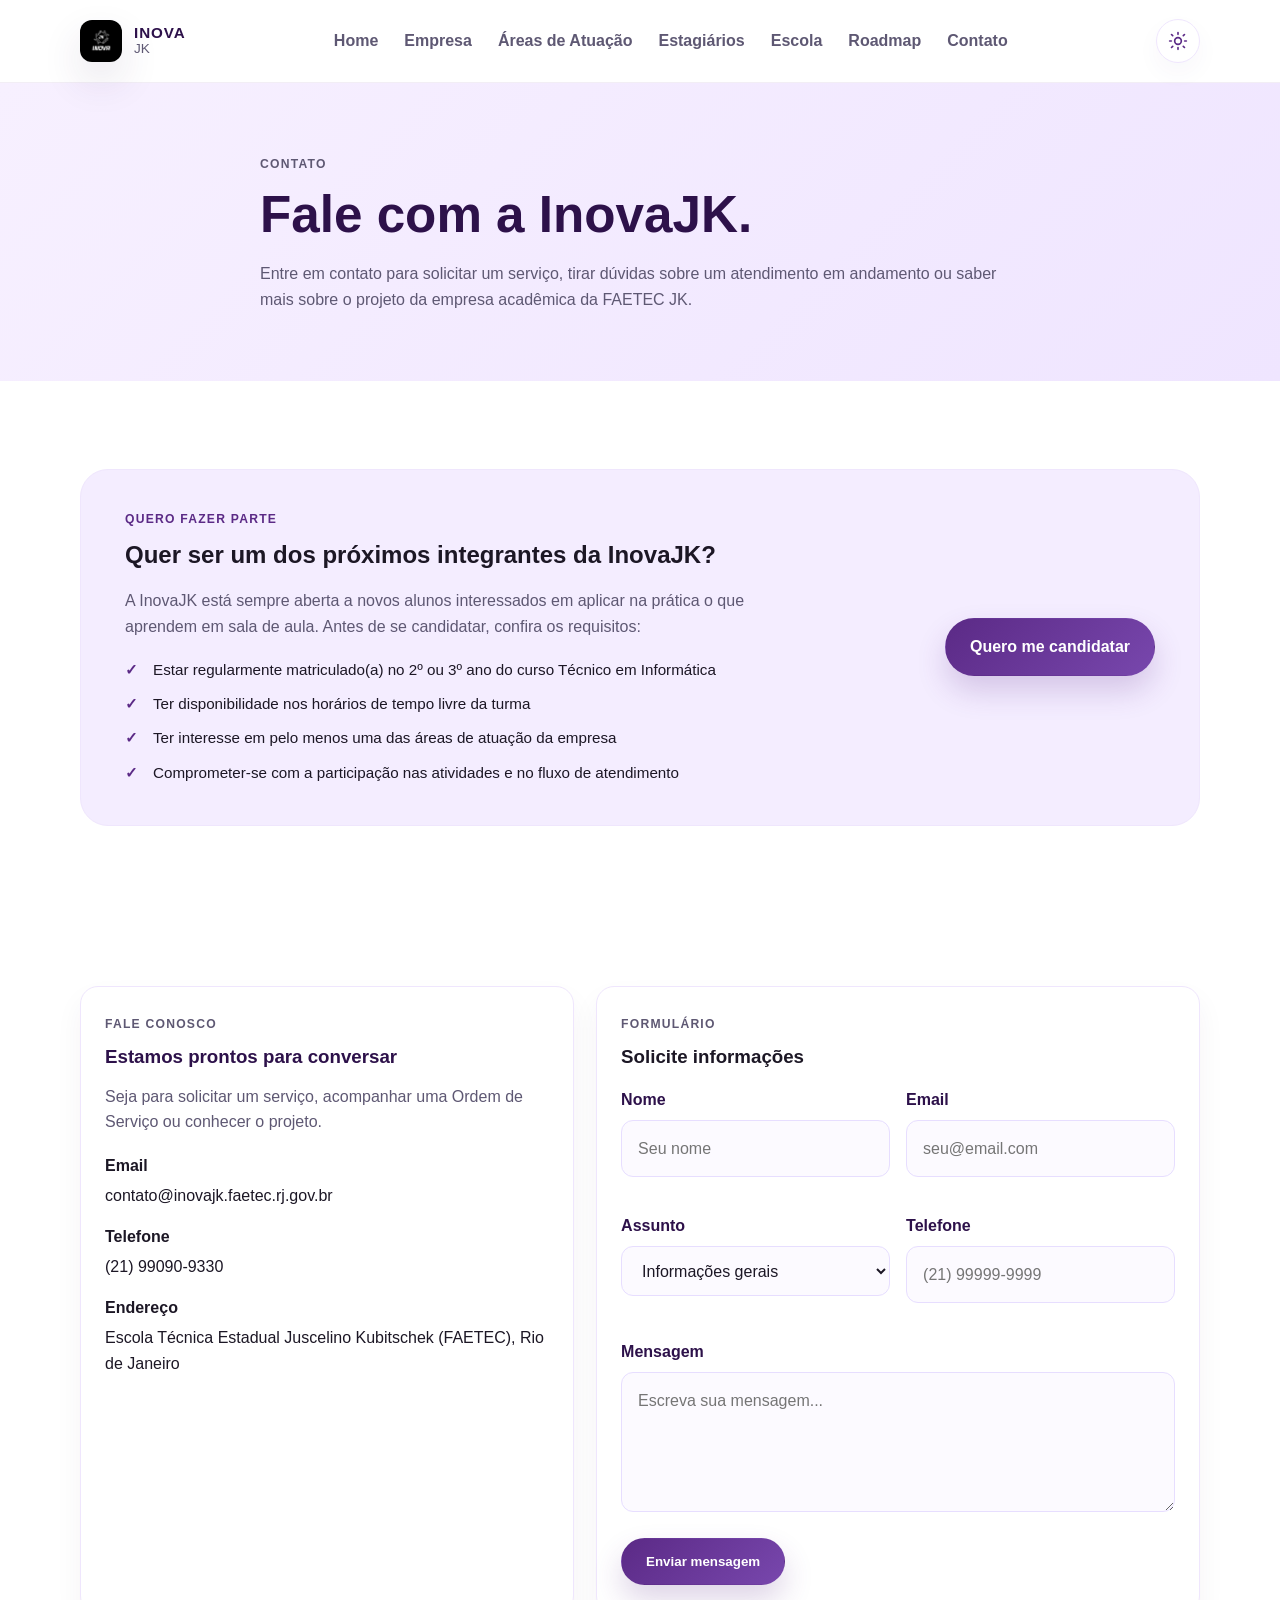
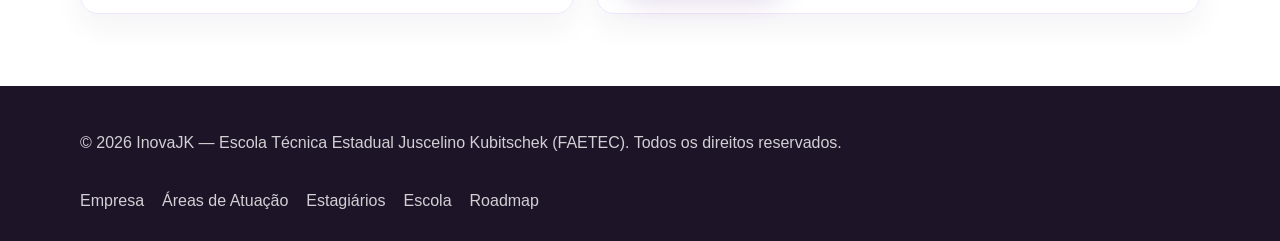
==== paginas/contato_reg.html @ 5fc2976a "alph0.0.0.1 Desenvolvimento do projeto iniciado utilizando HTML, CSS e JavaScript puro, com foco em " ====
<!DOCTYPE html>
<html lang="pt-BR">
  <head>
    <meta charset="UTF-8" />
    <meta name="viewport" content="width=device-width, initial-scale=1.0" />
    <title>Contato | InovaJK</title>
    <script>
      (function () {
        try {
          var stored = localStorage.getItem('inovajk-theme');
          var theme =
            stored ||
            (window.matchMedia('(prefers-color-scheme: dark)').matches ? 'dark' : 'light');
          document.documentElement.setAttribute('data-theme', theme);
        } catch (e) {}
      })();
    </script>
    <link rel="icon" href="../images/logo-inovajk.png" type="image/png" />
    <link rel="stylesheet" href="../css/index.css" />
  </head>
  <body>
    <header class="topbar">
      <div class="container header-inner">
        <a href="../index.html" class="brand" aria-label="Página inicial da InovaJK">
          <span class="brand-mark"><img src="../images/logo-inovajk.png" alt="Logotipo InovaJK" /></span>
          <span class="brand-text">
            <strong>Inova</strong>
            <small>JK</small>
          </span>
        </a>

        <nav class="nav" aria-label="Navegação principal">
          <a href="../index.html">Home</a>
          <a href="empresa.html">Empresa</a>
          <a href="cursos.html">Áreas de Atuação</a>
          <a href="estagiarios.html">Estagiários</a>
          <a href="escola.html">Escola</a>
          <a href="roadmap.html">Roadmap</a>
          <a href="contato_reg.html">Contato</a>
        </nav>

        <button
          type="button"
          class="theme-toggle"
          id="themeToggle"
          aria-label="Alternar para modo escuro"
          aria-pressed="false"
        >
          <svg class="icon-sun" viewBox="0 0 24 24" fill="none" stroke="currentColor" stroke-width="2" stroke-linecap="round" stroke-linejoin="round" aria-hidden="true">
            <circle cx="12" cy="12" r="4"></circle>
            <line x1="12" y1="2" x2="12" y2="4"></line>
            <line x1="12" y1="20" x2="12" y2="22"></line>
            <line x1="4.22" y1="4.22" x2="5.64" y2="5.64"></line>
            <line x1="18.36" y1="18.36" x2="19.78" y2="19.78"></line>
            <line x1="2" y1="12" x2="4" y2="12"></line>
            <line x1="20" y1="12" x2="22" y2="12"></line>
            <line x1="4.22" y1="19.78" x2="5.64" y2="18.36"></line>
            <line x1="18.36" y1="5.64" x2="19.78" y2="4.22"></line>
          </svg>
          <svg class="icon-moon" viewBox="0 0 24 24" fill="none" stroke="currentColor" stroke-width="2" stroke-linecap="round" stroke-linejoin="round" aria-hidden="true">
            <path d="M21 12.79A9 9 0 1 1 11.21 3 7 7 0 0 0 21 12.79z"></path>
          </svg>
        </button>
      </div>
    </header>

    <main>
      <section class="page-banner">
        <div class="container page-intro">
          <p class="eyebrow">Contato</p>
          <h1>Fale com a InovaJK.</h1>
          <p>
            Entre em contato para solicitar um serviço, tirar dúvidas sobre um atendimento em
            andamento ou saber mais sobre o projeto da empresa acadêmica da FAETEC JK.
          </p>
        </div>
      </section>

      <section class="section">
        <div class="container">
          <div class="joinus-box">
            <div class="joinus-copy">
              <p class="eyebrow">Quero fazer parte</p>
              <h2>Quer ser um dos próximos integrantes da InovaJK?</h2>
              <p>
                A InovaJK está sempre aberta a novos alunos interessados em aplicar na
                prática o que aprendem em sala de aula. Antes de se candidatar, confira os
                requisitos:
              </p>
              <ul class="requirements-list">
                <li>Estar regularmente matriculado(a) no 2º ou 3º ano do curso Técnico em Informática</li>
                <li>Ter disponibilidade nos horários de tempo livre da turma</li>
                <li>Ter interesse em pelo menos uma das áreas de atuação da empresa</li>
                <li>Comprometer-se com a participação nas atividades e no fluxo de atendimento</li>
              </ul>
            </div>
            <a href="#form-contato" class="button button-primary" id="joinUsButton">Quero me candidatar</a>
          </div>
        </div>
      </section>

      <section class="page-content">
        <div class="container contact-grid">
          <aside class="contact-panel">
            <p class="eyebrow">Fale conosco</p>
            <h3>Estamos prontos para conversar</h3>
            <p>Seja para solicitar um serviço, acompanhar uma Ordem de Serviço ou conhecer o projeto.</p>
            <ul>
              <li>
                <strong>Email</strong>
                <span>contato@inovajk.faetec.rj.gov.br</span>
              </li>
              <li>
                <strong>Telefone</strong>
                <span>(21) 99090-9330</span>
              </li>
              <li>
                <strong>Endereço</strong>
                <span>Escola Técnica Estadual Juscelino Kubitschek (FAETEC), Rio de Janeiro</span>
              </li>
            </ul>
          </aside>

          <div class="form-panel" id="form-contato">
            <p class="eyebrow">Formulário</p>
            <h3>Solicite informações</h3>
            <form action="https://formspree.io/f/xrpgjoyq" method="POST">
              <div class="form-row">
                <div>
                  <label for="nome">Nome</label>
                  <input id="nome" name="nome" type="text" placeholder="Seu nome" required />
                </div>
                <div>
                  <label for="email">Email</label>
                  <input id="email" name="email" type="email" placeholder="seu@email.com" required />
                  <span class="field-feedback" id="emailFeedback"></span>
                </div>
              </div>

              <div class="form-row" style="margin-top: 16px;">
                <div>
                  <label for="assunto">Assunto</label>
                  <select id="assunto" name="assunto">
                    <option>Informações gerais</option>
                    <option>Quero fazer parte</option>
                    <option>Solicitar orçamento de serviço</option>
                    <option>Acompanhar Ordem de Serviço</option>
                    <option>Parceria com a escola</option>
                  </select>
                </div>
                <div>
                  <label for="telefone">Telefone</label>
                  <input id="telefone" name="telefone" type="tel" inputmode="numeric" placeholder="(21) 99999-9999" maxlength="15" required />
                  <span class="field-feedback" id="telefoneFeedback"></span>
                </div>
              </div>

              <div class="form-row partnership-fields" id="partnershipFields" style="display: none; margin-top: 16px;">
                <div>
                  <label for="empresaNome">Nome da empresa/instituição</label>
                  <input id="empresaNome" name="empresaNome" type="text" placeholder="Razão social" />
                </div>
                <div>
                  <label for="cnpj">CNPJ</label>
                  <input id="cnpj" name="cnpj" type="text" inputmode="numeric" placeholder="00.000.000/0000-00" maxlength="18" />
                  <span class="field-feedback" id="cnpjFeedback"></span>
                </div>
              </div>

              <div style="margin-top: 16px;">
                <label for="mensagem">Mensagem</label>
                <textarea id="mensagem" name="mensagem" placeholder="Escreva sua mensagem..." required></textarea>
              </div>

              <div id="formFeedback" class="form-feedback" role="alert" aria-live="polite"></div>

              <div class="form-actions">
                <button type="submit" class="button button-primary" id="submitButton">Enviar mensagem</button>
              </div>
            </form>
          </div>
        </div>
      </section>
    </main>

    <footer class="footer">
      <div class="container footer-inner">
        <p>© <span id="year"></span> InovaJK — Escola Técnica Estadual Juscelino Kubitschek (FAETEC). Todos os direitos reservados.</p>
        <div class="footer-links">
          <a href="empresa.html">Empresa</a>
          <a href="cursos.html">Áreas de Atuação</a>
          <a href="estagiarios.html">Estagiários</a>
          <a href="escola.html">Escola</a>
          <a href="roadmap.html">Roadmap</a>
        </div>
      </div>
    </footer>

    <script src="../js/index.js"></script>
    <script src="../js/contato.js"></script>
  </body>
</html>
---- css/index.css ----
:root {
  color-scheme: light;

  /* marca (mantém-se sempre roxo/lilás no claro) */
  --roxo: #5b2a86;
  --roxo-escuro: #2d114a;
  --roxo-claro: #f4edff;
  --roxo-vivo: #7d49b9;

  /* superfícies e texto */
  --branco: #ffffff;
  --bg: #ffffff;
  --bg-soft: #f8f6fb;
  --surface: #ffffff;
  --texto: #1c1725;
  --texto-suave: #5e5873;
  --borda: #efe6fd;
  --borda-suave: #eee8fa;

  /* inputs */
  --input-bg: #fcfaff;
  --input-borda: #e7deff;

  /* sombras */
  --sombra: 0 18px 40px rgba(60, 29, 88, 0.12);
  --card-sombra: 0 10px 24px rgba(87, 48, 120, 0.04);
  --card-sombra-2: 0 14px 28px rgba(52, 31, 82, 0.05);

  /* topbar / footer */
  --topbar-bg: rgba(255, 255, 255, 0.9);
  --topbar-borda: rgba(91, 42, 134, 0.08);
  --footer-bg: #1e1428;
  --footer-texto: rgba(255, 255, 255, 0.8);

  /* gradientes */
  --hero-grad: linear-gradient(135deg, #fff 0%, #f7f1ff 42%, #ede3ff 100%);
  --banner-grad: linear-gradient(135deg, #f7f0ff 0%, #efe5ff 100%);
  --program-grad: linear-gradient(180deg, #fff 0%, #faf7ff 100%);
  --brand-mark-grad: linear-gradient(135deg, var(--roxo), var(--roxo-vivo));
  --btn-primary-grad: linear-gradient(135deg, var(--roxo), #7847ad);
  --btn-primary-shadow: 0 15px 30px rgba(91, 42, 134, 0.2);
  --panel-primary-grad: linear-gradient(165deg, var(--roxo-escuro), var(--roxo));
  --cta-grad: linear-gradient(135deg, var(--roxo-escuro), var(--roxo));

  --radius: 18px;
  --transition-tema: background-color 0.35s ease, color 0.35s ease,
    border-color 0.35s ease, box-shadow 0.35s ease;
}

html[data-theme="dark"] {
  color-scheme: dark;

  --roxo: #b98af0;
  --roxo-escuro: #ead9ff;
  --roxo-claro: rgba(185, 138, 240, 0.16);
  --roxo-vivo: #c9a6ff;

  --bg: #120c1b;
  --bg-soft: #170f22;
  --surface: #1c1428;
  --texto: #f3eefd;
  --texto-suave: #b7a8d6;
  --borda: rgba(185, 138, 240, 0.18);
  --borda-suave: rgba(185, 138, 240, 0.12);

  --input-bg: #1a1225;
  --input-borda: rgba(185, 138, 240, 0.28);

  --sombra: 0 18px 40px rgba(0, 0, 0, 0.5);
  --card-sombra: 0 10px 24px rgba(0, 0, 0, 0.35);
  --card-sombra-2: 0 14px 28px rgba(0, 0, 0, 0.4);

  --topbar-bg: rgba(18, 12, 27, 0.85);
  --topbar-borda: rgba(185, 138, 240, 0.16);
  --footer-bg: #0b0712;
  --footer-texto: rgba(243, 238, 253, 0.78);

  --hero-grad: linear-gradient(135deg, #120c1b 0%, #1a1229 45%, #241a38 100%);
  --banner-grad: linear-gradient(135deg, #170f22 0%, #211533 100%);
  --program-grad: linear-gradient(180deg, #1c1428 0%, #211930 100%);
  --brand-mark-grad: linear-gradient(135deg, #a06fe0, #7d49b9);
  --btn-primary-grad: linear-gradient(135deg, #a06fe0, #8a52c9);
  --btn-primary-shadow: 0 15px 30px rgba(0, 0, 0, 0.55);
  --panel-primary-grad: linear-gradient(165deg, #2d1a4a, #5e3690);
  --cta-grad: linear-gradient(135deg, #2d1a4a, #5e3690);
}

* {
  box-sizing: border-box;
}

html {
  scroll-behavior: smooth;
}

body {
  margin: 0;
  font-family: "Segoe UI", Tahoma, Geneva, Verdana, sans-serif;
  background: var(--bg);
  color: var(--texto);
  line-height: 1.6;
  transition: var(--transition-tema);
}

a {
  color: inherit;
  text-decoration: none;
}

img {
  max-width: 100%;
  display: block;
}

.container {
  width: min(1120px, calc(100% - 32px));
  margin: 0 auto;
}

.topbar {
  position: sticky;
  top: 0;
  z-index: 10;
  background: var(--topbar-bg);
  backdrop-filter: blur(12px);
  border-bottom: 1px solid var(--topbar-borda);
  transition: var(--transition-tema);
}

.header-inner {
  position: relative;
  display: flex;
  align-items: center;
  justify-content: space-between;
  min-height: 82px;
  gap: 20px;
}

.brand {
  display: inline-flex;
  align-items: center;
  gap: 12px;
  color: var(--roxo-escuro);
}

.brand-mark {
  width: 42px;
  height: 42px;
  border-radius: 12px;
  display: grid;
  place-items: center;
  background: var(--brand-mark-grad);
  color: var(--branco);
  font-weight: 700;
  font-size: 1.2rem;
  box-shadow: var(--sombra);
}

.brand-text {
  display: flex;
  flex-direction: column;
  line-height: 1.1;
}

.brand-text strong {
  font-size: 0.95rem;
  letter-spacing: 0.06em;
  text-transform: uppercase;
}

.brand-text small {
  font-size: 0.85rem;
  color: var(--texto-suave);
}

.nav {
  display: flex;
  align-items: center;
  gap: 26px;
  flex-wrap: wrap;
}

.nav a {
  color: var(--texto-suave);
  font-weight: 600;
  transition: color 0.2s ease;
}

.nav a:hover,
.nav a:focus-visible {
  color: var(--roxo);
}

/* Alternador de tema claro/escuro */
.theme-toggle {
  --size: 44px;
  position: relative;
  width: var(--size);
  height: var(--size);
  flex-shrink: 0;
  display: inline-grid;
  place-items: center;
  border-radius: 50%;
  border: 1px solid var(--borda);
  background: var(--surface);
  box-shadow: var(--card-sombra);
  cursor: pointer;
  transition: var(--transition-tema), transform 0.2s ease;
}

.theme-toggle:hover,
.theme-toggle:focus-visible {
  transform: translateY(-1px) scale(1.05);
}

.theme-toggle svg {
  position: absolute;
  width: 20px;
  height: 20px;
  color: var(--roxo);
  transition: opacity 0.35s ease, transform 0.5s ease;
}

.theme-toggle .icon-sun {
  opacity: 1;
  transform: rotate(0deg) scale(1);
}

.theme-toggle .icon-moon {
  opacity: 0;
  transform: rotate(-90deg) scale(0.5);
}

html[data-theme="dark"] .theme-toggle .icon-sun {
  opacity: 0;
  transform: rotate(90deg) scale(0.5);
}

html[data-theme="dark"] .theme-toggle .icon-moon {
  opacity: 1;
  transform: rotate(0deg) scale(1);
}

.hero {
  background: var(--hero-grad);
  padding: 72px 0 60px;
  transition: var(--transition-tema);
}

.hero-grid {
  display: grid;
  grid-template-columns: 1.2fr 0.8fr;
  align-items: center;
  gap: 40px;
}

.eyebrow {
  margin: 0 0 12px;
  color: var(--roxo);
  font-weight: 700;
  letter-spacing: 0.1em;
  text-transform: uppercase;
  font-size: 0.76rem;
}

h1, h2, h3 {
  margin-top: 0;
  line-height: 1.15;
}

h1 {
  font-size: clamp(2.5rem, 4vw, 4.5rem);
  margin-bottom: 20px;
  color: var(--roxo-escuro);
}

.lead {
  max-width: 620px;
  font-size: 1.08rem;
  color: var(--texto-suave);
  margin-bottom: 28px;
}

.hero-actions {
  display: flex;
  flex-wrap: wrap;
  gap: 16px;
  margin-bottom: 28px;
}

.button {
  display: inline-flex;
  align-items: center;
  justify-content: center;
  padding: 0.95rem 1.5rem;
  border-radius: 999px;
  border: 1px solid transparent;
  font-weight: 700;
  transition: transform 0.2s ease, box-shadow 0.2s ease, background 0.35s ease,
    color 0.35s ease, border-color 0.35s ease;
}

.button:hover,
.button:focus-visible {
  transform: translateY(-1px);
}

.button-primary {
  background: var(--btn-primary-grad);
  box-shadow: var(--btn-primary-shadow);
  color: var(--branco);
}

.button-secondary {
  background: var(--surface);
  color: var(--roxo);
  border-color: var(--borda);
}

.hero-metrics {
  list-style: none;
  padding: 0;
  margin: 0;
  display: flex;
  flex-wrap: wrap;
  gap: 28px;
}

.hero-metrics li {
  display: flex;
  flex-direction: column;
  gap: 4px;
  color: var(--texto-suave);
}

.hero-metrics strong {
  color: var(--roxo-escuro);
  font-size: 1.4rem;
}

.hero-visual {
  display: grid;
  gap: 18px;
}

.panel {
  background: var(--surface);
  border-radius: var(--radius);
  box-shadow: var(--sombra);
  transition: var(--transition-tema);
}

.panel-primary {
  padding: 32px;
  background: var(--panel-primary-grad);
  color: var(--branco);
}

.panel-label,
.mini-label {
  display: inline-block;
  font-size: 0.72rem;
  letter-spacing: 0.08em;
  text-transform: uppercase;
  opacity: 0.8;
}

.panel-primary h2 {
  margin: 14px 0 12px;
  font-size: clamp(1.8rem, 2vw, 2.5rem);
  color: var(--branco);
}

.panel-primary p {
  margin: 0;
  color: rgba(255, 255, 255, 0.82);
}

.panel-secondary {
  display: grid;
  grid-template-columns: repeat(2, minmax(0, 1fr));
  gap: 16px;
  padding: 24px 28px;
}

.panel-secondary strong {
  display: block;
  font-size: 1.3rem;
  margin-top: 8px;
  color: var(--roxo-escuro);
}

.section {
  padding: 88px 0;
}

.section-alt {
  background: var(--bg-soft);
  transition: var(--transition-tema);
}

.section-header {
  margin-bottom: 36px;
}

.section-header h2,
.split-layout h2,
.cta-box h2 {
  font-size: clamp(2rem, 2.4vw, 2.9rem);
  color: var(--roxo-escuro);
}

.card-grid,
.program-grid {
  display: grid;
  grid-template-columns: repeat(3, minmax(0, 1fr));
  gap: 24px;
}

.info-card,
.program-card {
  background: var(--surface);
  border: 1px solid var(--borda);
  border-radius: var(--radius);
  padding: 28px 24px;
  box-shadow: var(--card-sombra);
  transition: var(--transition-tema);
}

.card-icon {
  display: inline-grid;
  place-items: center;
  width: 42px;
  height: 42px;
  border-radius: 12px;
  background: var(--roxo-claro);
  color: var(--roxo);
  font-weight: 700;
  margin-bottom: 20px;
  transition: var(--transition-tema);
}

.info-card h3,
.program-card h3 {
  font-size: 1.4rem;
  color: var(--roxo-escuro);
  margin-bottom: 12px;
}

.info-card p,
.program-card p,
.split-layout p,
.page-intro p,
.timeline-content p,
.form-panel p,
.contact-panel p,
.table-list li {
  color: var(--texto-suave);
}

.split-layout {
  display: grid;
  grid-template-columns: 1.1fr 0.9fr;
  gap: 36px;
  align-items: center;
}

.program-card {
  background: var(--program-grad);
}

.cta-section {
  padding-top: 0;
}

.cta-box {
  background: var(--cta-grad);
  color: var(--branco);
  border-radius: 28px;
  padding: 40px 48px;
  display: flex;
  justify-content: space-between;
  align-items: center;
  gap: 24px;
  transition: var(--transition-tema);
}

.cta-box .eyebrow,
.cta-box h2 {
  color: var(--branco);
}

.footer {
  background: var(--footer-bg);
  color: var(--footer-texto);
  padding: 28px 0;
  transition: var(--transition-tema);
}

.footer-inner {
  display: flex;
  align-items: center;
  justify-content: space-between;
  gap: 16px;
  flex-wrap: wrap;
}

.footer-links {
  display: flex;
  gap: 18px;
}

.page-banner {
  background: var(--banner-grad);
  padding: 72px 0 52px;
  transition: var(--transition-tema);
}

.page-intro {
  max-width: 760px;
}

.page-intro h1 {
  margin-bottom: 16px;
}

.page-content {
  padding: 72px 0;
}

.content-grid {
  display: grid;
  grid-template-columns: 1.1fr 0.9fr;
  gap: 28px;
  align-items: start;
}

.story-card,
.form-panel,
.contact-panel,
.timeline-card,
.course-card {
  background: var(--surface);
  border: 1px solid var(--borda);
  border-radius: var(--radius);
  padding: 28px 24px;
  box-shadow: var(--card-sombra-2);
  transition: var(--transition-tema);
}

.story-card h3,
.contact-panel h3,
.course-card h3,
.timeline-card h3 {
  color: var(--roxo-escuro);
  margin-bottom: 14px;
}

.table-list {
  list-style: none;
  padding: 0;
  margin: 0;
  display: grid;
  gap: 12px;
}

.table-list li {
  border-bottom: 1px solid var(--borda-suave);
  padding-bottom: 12px;
}

.table-list li:last-child {
  border-bottom: 0;
  padding-bottom: 0;
}

.timeline {
  display: grid;
  gap: 24px;
}

.timeline-card {
  position: relative;
  padding-left: 54px;
}

.timeline-card::before {
  content: "";
  position: absolute;
  left: 24px;
  top: 28px;
  width: 12px;
  height: 12px;
  border-radius: 50%;
  background: var(--roxo);
  box-shadow: 0 0 0 6px var(--roxo-claro);
  transition: var(--transition-tema);
}

.timeline-card h3 {
  margin-top: 4px;
}

.course-grid {
  display: grid;
  grid-template-columns: repeat(2, minmax(0, 1fr));
  gap: 24px;
}

.course-card {
  display: grid;
  gap: 10px;
}

.course-meta {
  display: inline-flex;
  align-items: center;
  justify-content: center;
  width: fit-content;
  border-radius: 999px;
  padding: 0.4rem 0.8rem;
  background: var(--roxo-claro);
  color: var(--roxo);
  font-size: 0.78rem;
  font-weight: 700;
  letter-spacing: 0.04em;
  text-transform: uppercase;
  transition: var(--transition-tema);
}

.contact-grid {
  display: grid;
  grid-template-columns: 0.9fr 1.1fr;
  gap: 22px;
}

.form-row {
  display: grid;
  grid-template-columns: 1fr 1fr;
  gap: 16px;
}

label {
  display: block;
  margin-bottom: 8px;
  color: var(--roxo-escuro);
  font-weight: 600;
}

input,
textarea,
select {
  width: 100%;
  border: 1px solid var(--input-borda);
  border-radius: 12px;
  background: var(--input-bg);
  padding: 0.9rem 1rem;
  font: inherit;
  color: var(--texto);
  transition: var(--transition-tema);
}

input:focus,
textarea:focus,
select:focus {
  outline: 2px solid rgba(91, 42, 134, 0.2);
  border-color: rgba(91, 42, 134, 0.35);
}

textarea {
  min-height: 140px;
  resize: vertical;
}

.form-actions {
  margin-top: 18px;
  display: flex;
  justify-content: flex-start;
}

.contact-panel ul {
  list-style: none;
  padding: 0;
  margin: 18px 0 0;
  display: grid;
  gap: 16px;
}

.contact-panel li {
  display: flex;
  flex-direction: column;
  gap: 4px;
}

@media (max-width: 900px) {
  .hero-grid,
  .split-layout,
  .content-grid,
  .contact-grid,
  .course-grid,
  .card-grid,
  .program-grid {
    grid-template-columns: 1fr;
  }

  .cta-box {
    flex-direction: column;
    align-items: flex-start;
  }
}

@media (max-width: 680px) {
  .header-inner {
    flex-direction: column;
    justify-content: center;
    padding: 16px 44px 16px 0;
  }

  .theme-toggle {
    position: absolute;
    top: 16px;
    right: 0;
  }

  .nav {
    justify-content: center;
    gap: 14px 20px;
  }

  .hero {
    padding-top: 52px;
  }

  .section {
    padding: 72px 0;
  }

  .form-row {
    grid-template-columns: 1fr;
  }
}

/* Logo (marca) */
.brand-mark {
  overflow: hidden;
  background: #000;
}

.brand-mark img {
  width: 100%;
  height: 100%;
  object-fit: contain;
  padding: 5px;
}

.banner-with-logo {
  display: flex;
  align-items: center;
  gap: 28px;
  flex-wrap: wrap;
}

.banner-logo {
  width: 96px;
  height: 96px;
  border-radius: 22px;
  overflow: hidden;
  background: #000;
  box-shadow: var(--sombra);
  flex-shrink: 0;
  display: grid;
  place-items: center;
}

.banner-logo img {
  width: 100%;
  height: 100%;
  object-fit: contain;
  padding: 10px;
}

/* Equipe / integrantes */
.team-grid {
  display: grid;
  grid-template-columns: repeat(2, minmax(0, 1fr));
  gap: 24px;
}

.team-group {
  background: var(--surface);
  border: 1px solid var(--borda);
  border-radius: var(--radius);
  padding: 26px 24px;
  box-shadow: var(--card-sombra-2);
  transition: var(--transition-tema);
}

.team-group h3 {
  margin: 10px 0 16px;
  color: var(--roxo-escuro);
}

.team-members {
  list-style: none;
  margin: 0;
  padding: 0;
  display: grid;
  gap: 14px;
}

.team-member {
  display: flex;
  align-items: center;
  gap: 12px;
}

.team-avatar {
  width: 38px;
  height: 38px;
  border-radius: 50%;
  background: var(--roxo-claro);
  color: var(--roxo);
  display: grid;
  place-items: center;
  font-weight: 700;
  font-size: 0.82rem;
  flex-shrink: 0;
  transition: var(--transition-tema);
}

.team-member strong {
  display: block;
  color: var(--texto);
  font-size: 0.95rem;
}

.team-member span {
  color: var(--texto-suave);
  font-size: 0.82rem;
}

.team-note {
  margin-top: 8px;
  font-size: 0.85rem;
  color: var(--texto-suave);
  font-style: italic;
}

/* Selo de status (usado no hub da escola) */
.status-badge {
  display: inline-flex;
  align-items: center;
  gap: 6px;
  width: fit-content;
  border-radius: 999px;
  padding: 0.3rem 0.75rem;
  font-size: 0.72rem;
  font-weight: 700;
  letter-spacing: 0.04em;
  text-transform: uppercase;
  transition: var(--transition-tema);
}

.status-badge.is-active {
  background: var(--roxo-claro);
  color: var(--roxo);
}

.status-badge.is-soon {
  background: transparent;
  color: var(--texto-suave);
  border: 1px dashed var(--borda);
}

.school-card {
  display: grid;
  gap: 12px;
  align-content: start;
}

@media (max-width: 900px) {
  .team-grid {
    grid-template-columns: 1fr;
  }
}

@media (max-width: 680px) {
  .banner-with-logo {
    flex-direction: column;
    align-items: flex-start;
  }
}

/* Fundadores */
.founders-grid {
  grid-template-columns: repeat(3, minmax(0, 1fr));
}

.founder-card {
  background: var(--surface);
  border: 1px solid var(--borda);
  border-radius: var(--radius);
  padding: 28px 24px;
  box-shadow: var(--card-sombra-2);
  text-align: center;
  transition: var(--transition-tema);
}

.founder-avatar {
  width: 56px;
  height: 56px;
  font-size: 1.1rem;
  margin: 0 auto 14px;
}

.founder-card h3 {
  margin-bottom: 6px;
}

.founder-card .course-meta {
  margin-bottom: 12px;
}

@media (max-width: 900px) {
  .founders-grid {
    grid-template-columns: 1fr;
  }
}

/* Perfis de estagiários */
.intern-card p {
  margin: 8px 0 0;
  font-size: 0.92rem;
}

.intern-meta {
  color: var(--texto-suave);
  font-size: 0.85rem !important;
  margin-top: 10px !important;
}

.intern-links {
  display: flex;
  gap: 14px;
  margin-top: 14px;
}

.intern-links a {
  font-weight: 700;
  color: var(--roxo);
  font-size: 0.88rem;
}

.intern-links a:hover {
  text-decoration: underline;
}

/* Bloco "Quero Fazer Parte" */
.joinus-box {
  display: flex;
  flex-wrap: wrap;
  align-items: center;
  justify-content: space-between;
  gap: 28px;
  background: var(--roxo-claro);
  border: 1px solid var(--borda);
  border-radius: 28px;
  padding: 40px 44px;
  transition: var(--transition-tema);
}

.joinus-copy {
  max-width: 640px;
}

.joinus-copy > p:not(.eyebrow) {
  color: var(--texto-suave);
  margin-bottom: 18px;
}

.requirements-list {
  list-style: none;
  margin: 0;
  padding: 0;
  display: grid;
  gap: 10px;
}

.requirements-list li {
  position: relative;
  padding-left: 28px;
  color: var(--texto);
  font-size: 0.95rem;
}

.requirements-list li::before {
  content: "\2713";
  position: absolute;
  left: 0;
  top: 0;
  color: var(--roxo);
  font-weight: 700;
}

.joinus-box .button-primary {
  flex-shrink: 0;
}

/* Feedback de validação de campos (ex.: CNPJ) */
.field-feedback {
  display: block;
  margin-top: 6px;
  font-size: 0.8rem;
  min-height: 1.1em;
}

.field-feedback.is-valid {
  color: #1f8a4c;
}

.field-feedback.is-invalid {
  color: #c23b3b;
}

html[data-theme="dark"] .field-feedback.is-valid {
  color: #4ade80;
}

html[data-theme="dark"] .field-feedback.is-invalid {
  color: #f87171;
}

.partnership-fields {
  align-items: start;
}

@media (max-width: 680px) {
  .joinus-box {
    padding: 32px 28px;
  }
}

/* Feedback do formulário de contato */
.form-feedback {
  margin-top: 18px;
  padding: 0;
  font-size: 0.9rem;
  border-radius: 12px;
  transition: var(--transition-tema);
}

.form-feedback:empty {
  margin-top: 0;
}

.form-feedback.is-valid,
.form-feedback.is-invalid {
  padding: 14px 16px;
}

.form-feedback.is-valid {
  background: rgba(31, 138, 76, 0.1);
  color: #1f8a4c;
  border: 1px solid rgba(31, 138, 76, 0.25);
}

.form-feedback.is-invalid {
  background: rgba(194, 59, 59, 0.08);
  color: #c23b3b;
  border: 1px solid rgba(194, 59, 59, 0.25);
}

html[data-theme="dark"] .form-feedback.is-valid {
  background: rgba(74, 222, 128, 0.12);
  color: #4ade80;
  border-color: rgba(74, 222, 128, 0.3);
}

html[data-theme="dark"] .form-feedback.is-invalid {
  background: rgba(248, 113, 113, 0.12);
  color: #f87171;
  border-color: rgba(248, 113, 113, 0.3);
}

/* Roadmap: legenda de status e listas de entregas */
.status-legend {
  display: flex;
  flex-wrap: wrap;
  gap: 14px;
  list-style: none;
  margin: 0 0 32px;
  padding: 0;
}

.status-badge.is-done {
  background: rgba(31, 138, 76, 0.12);
  color: #1f8a4c;
}

html[data-theme="dark"] .status-badge.is-done {
  background: rgba(74, 222, 128, 0.16);
  color: #4ade80;
}

.timeline-card > .status-badge {
  margin-bottom: 10px;
}

.deliverables-list {
  list-style: none;
  margin: 14px 0 0;
  padding: 0;
  display: grid;
  gap: 8px;
}

.deliverables-list li {
  position: relative;
  padding-left: 20px;
  color: var(--texto-suave);
  font-size: 0.9rem;
}

.deliverables-list li::before {
  content: "\2013";
  position: absolute;
  left: 0;
  color: var(--roxo);
  font-weight: 700;
}
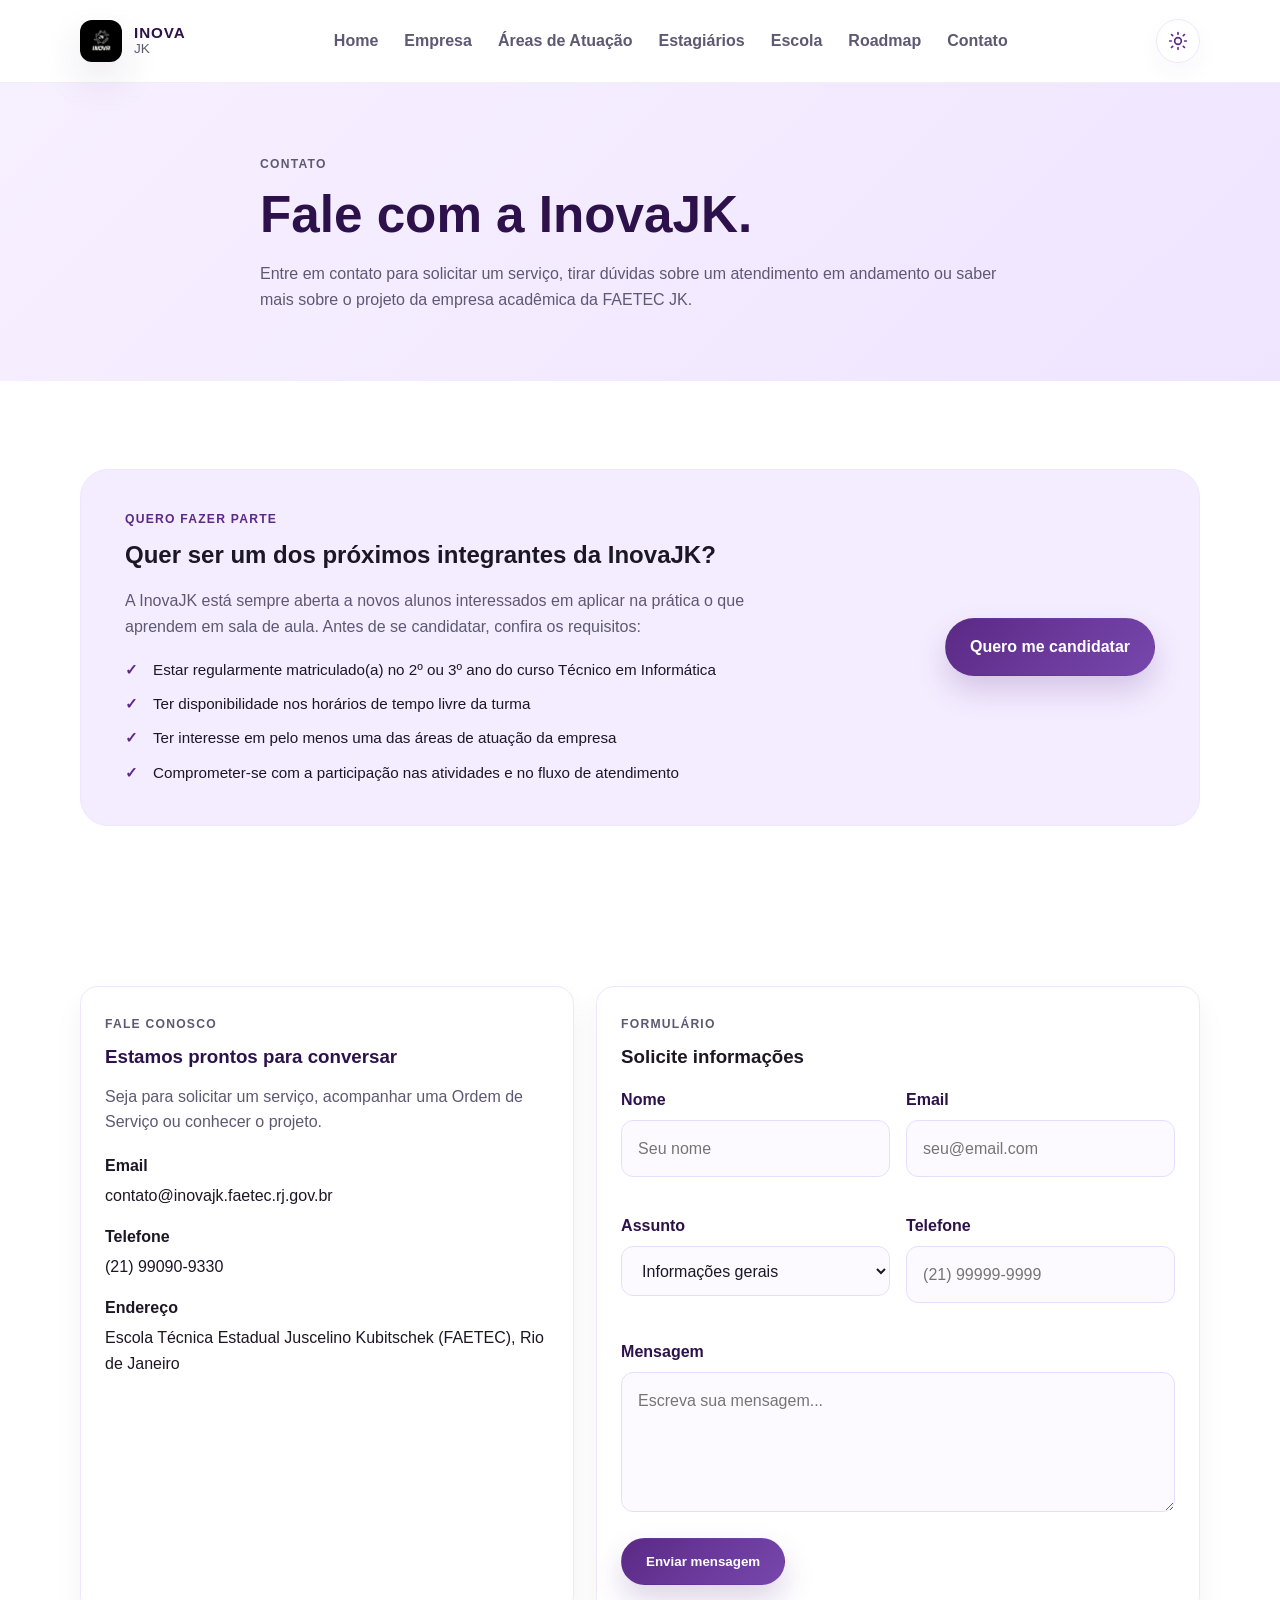
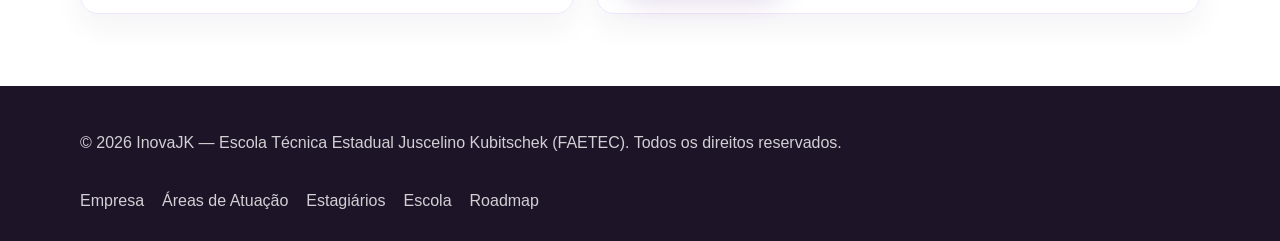
==== commit 97779860: "alpha0.0.0.3 hamburguer corrigido" ====
--- a/paginas/contato_reg.html
+++ b/paginas/contato_reg.html
@@ -29,7 +29,18 @@
           </span>
         </a>
 
-        <nav class="nav" aria-label="Navegação principal">
+        <button
+          type="button"
+          class="nav-toggle"
+          id="navToggle"
+          aria-label="Abrir menu"
+          aria-expanded="false"
+          aria-controls="navMenu"
+        >
+          <span></span><span></span><span></span>
+        </button>
+
+        <nav class="nav" id="navMenu" aria-label="Navegação principal">
           <a href="../index.html">Home</a>
           <a href="empresa.html">Empresa</a>
           <a href="cursos.html">Áreas de Atuação</a>
@@ -38,6 +49,8 @@
           <a href="roadmap.html">Roadmap</a>
           <a href="contato_reg.html">Contato</a>
         </nav>
+
+        <div class="nav-overlay" id="navOverlay"></div>
 
         <button
           type="button"
@@ -63,7 +76,6 @@
         </button>
       </div>
     </header>
-
     <main>
       <section class="page-banner">
         <div class="container page-intro">
--- a/css/index.css
+++ b/css/index.css
@@ -100,6 +100,8 @@
   color: var(--texto);
   line-height: 1.6;
   transition: var(--transition-tema);
+  overflow-x: hidden;
+  -webkit-tap-highlight-color: transparent;
 }
 
 a {
@@ -122,9 +124,20 @@
   top: 0;
   z-index: 10;
   background: var(--topbar-bg);
+  border-bottom: 1px solid var(--topbar-borda);
+  transition: var(--transition-tema);
+}
+
+/* O desfoque fica num pseudo-elemento: assim o .topbar não cria um
+   "containing block" para os descendentes com position:fixed (nav e
+   overlay do menu mobile), que antes ficavam presos à altura do cabeçalho. */
+.topbar::before {
+  content: "";
+  position: absolute;
+  inset: 0;
+  z-index: -1;
   backdrop-filter: blur(12px);
-  border-bottom: 1px solid var(--topbar-borda);
-  transition: var(--transition-tema);
+  pointer-events: none;
 }
 
 .header-inner {
@@ -189,6 +202,49 @@
 .nav a:hover,
 .nav a:focus-visible {
   color: var(--roxo);
+}
+
+/* Botão hambúrguer (menu mobile) — escondido no desktop */
+.nav-toggle {
+  display: none;
+  width: 38px;
+  height: 38px;
+  flex-shrink: 0;
+  flex-direction: column;
+  align-items: center;
+  justify-content: center;
+  gap: 4px;
+  border-radius: 10px;
+  border: 1px solid var(--borda);
+  background: var(--surface);
+  box-shadow: var(--card-sombra);
+  cursor: pointer;
+  transition: var(--transition-tema);
+}
+
+.nav-toggle span {
+  display: block;
+  width: 16px;
+  height: 2px;
+  border-radius: 2px;
+  background: var(--roxo);
+  transition: transform 0.3s ease, opacity 0.3s ease;
+}
+
+.nav-toggle[aria-expanded="true"] span:nth-child(1) {
+  transform: translateY(6px) rotate(45deg);
+}
+
+.nav-toggle[aria-expanded="true"] span:nth-child(2) {
+  opacity: 0;
+}
+
+.nav-toggle[aria-expanded="true"] span:nth-child(3) {
+  transform: translateY(-6px) rotate(-45deg);
+}
+
+.nav-overlay {
+  display: none;
 }
 
 /* Alternador de tema claro/escuro */
@@ -709,24 +765,64 @@
   }
 }
 
+@media (max-width: 760px) {
+  .nav-toggle {
+    display: inline-flex;
+    margin-left: auto;
+    position: relative;
+    z-index: 25; /* fica acima do painel do menu, para o ícone "X" continuar visível e clicável */
+  }
+
+  .nav-overlay {
+    display: block;
+    position: fixed;
+    inset: 0;
+    background: rgba(10, 6, 18, 0.5);
+    opacity: 0;
+    pointer-events: none;
+    transition: opacity 0.35s ease;
+    z-index: 15;
+  }
+
+  .nav-overlay.is-open {
+    opacity: 1;
+    pointer-events: auto;
+  }
+
+  .nav {
+    position: fixed;
+    top: 0;
+    right: 0;
+    bottom: 0;
+    width: min(240px, 72vw);
+    height: 100vh;
+    flex-direction: column;
+    flex-wrap: nowrap;
+    align-items: stretch;
+    justify-content: flex-start;
+    gap: 0;
+    background: var(--surface);
+    box-shadow: var(--sombra);
+    padding: 76px 18px 20px;
+    overflow-y: auto;
+    transform: translateX(100%);
+    transition: transform 0.3s ease, var(--transition-tema);
+    z-index: 20;
+  }
+
+  .nav.is-open {
+    transform: translateX(0);
+  }
+
+  .nav a {
+    width: 100%;
+    padding: 11px 4px;
+    border-bottom: 1px solid var(--borda-suave);
+    font-size: 0.92rem;
+  }
+}
+
 @media (max-width: 680px) {
-  .header-inner {
-    flex-direction: column;
-    justify-content: center;
-    padding: 16px 44px 16px 0;
-  }
-
-  .theme-toggle {
-    position: absolute;
-    top: 16px;
-    right: 0;
-  }
-
-  .nav {
-    justify-content: center;
-    gap: 14px 20px;
-  }
-
   .hero {
     padding-top: 52px;
   }
@@ -737,6 +833,30 @@
 
   .form-row {
     grid-template-columns: 1fr;
+  }
+}
+
+@media (max-width: 380px) {
+  .container {
+    width: min(1120px, calc(100% - 24px));
+  }
+
+  .hero {
+    padding: 44px 0 40px;
+  }
+
+  .hero-title,
+  h1 {
+    font-size: clamp(2rem, 8vw, 2.5rem);
+  }
+
+  .section {
+    padding: 56px 0;
+  }
+
+  .brand-text small,
+  .brand-text strong {
+    font-size: 0.8rem;
   }
 }
 
